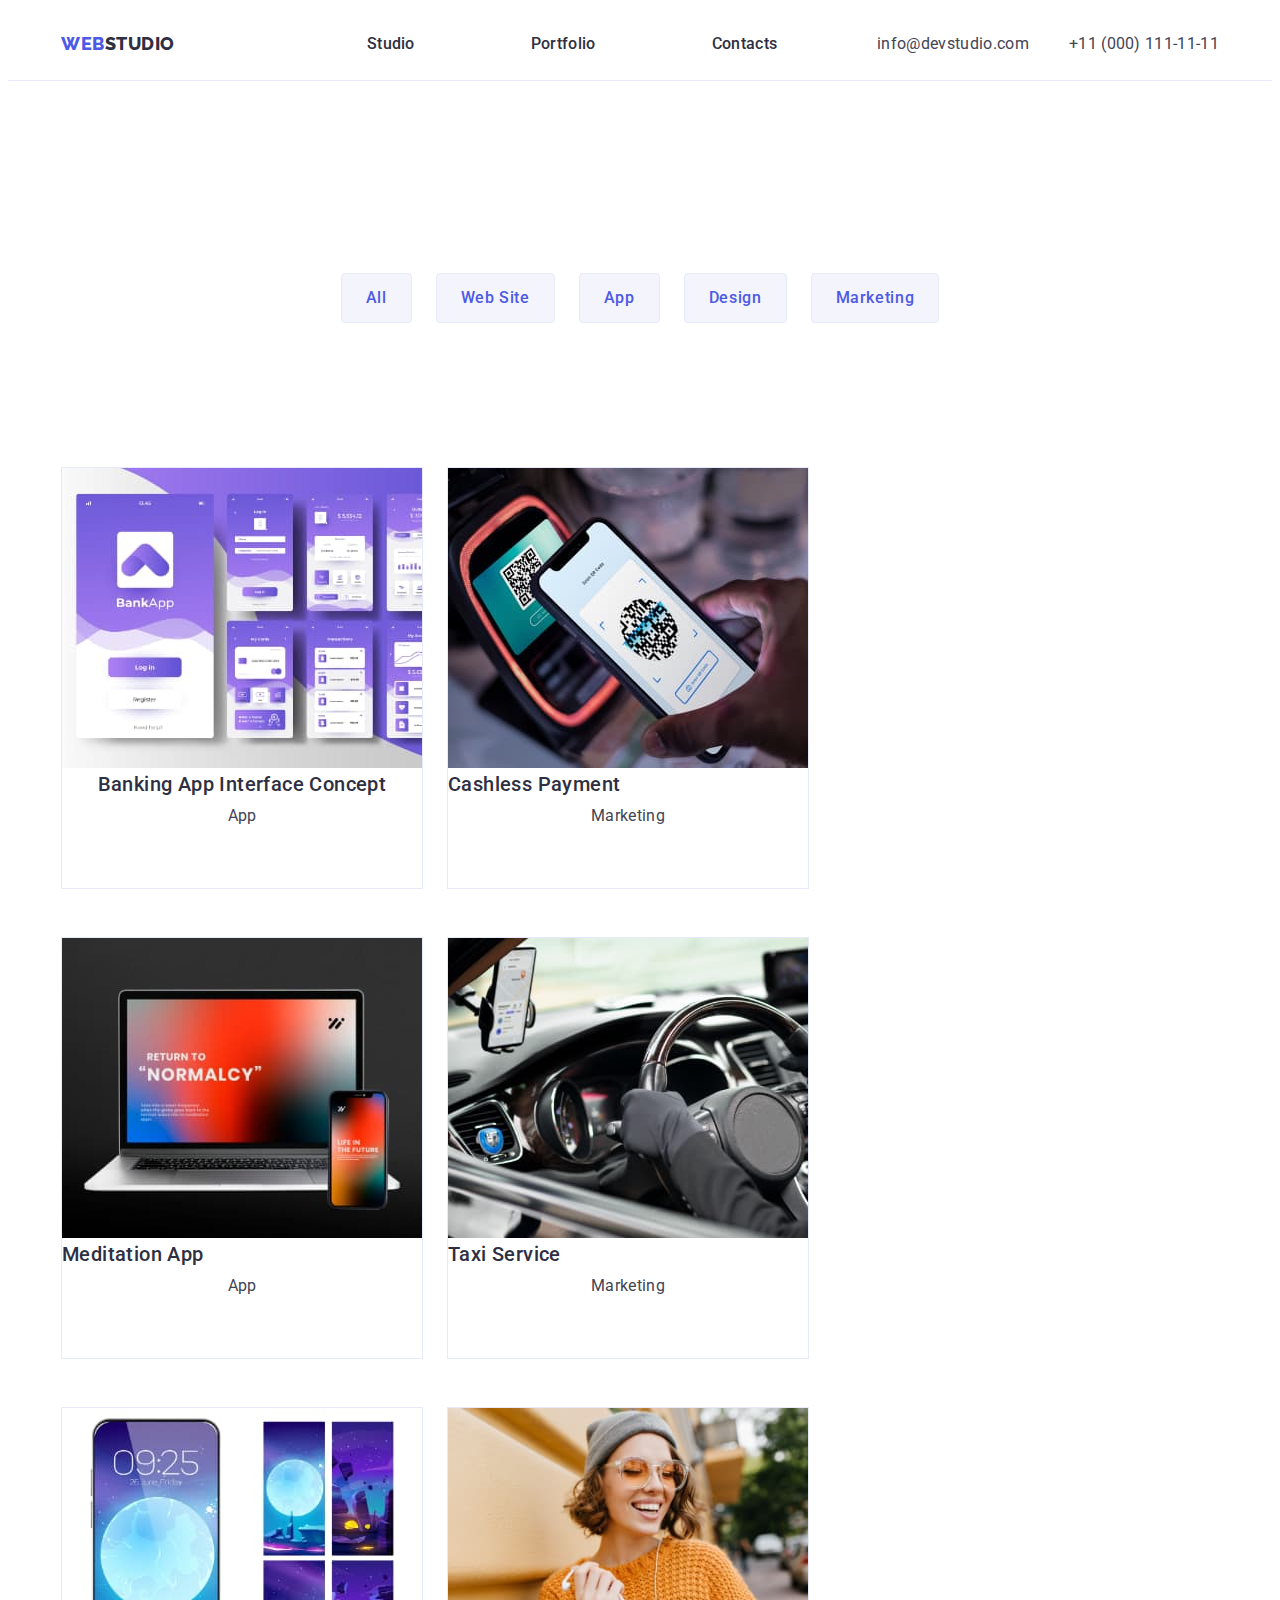
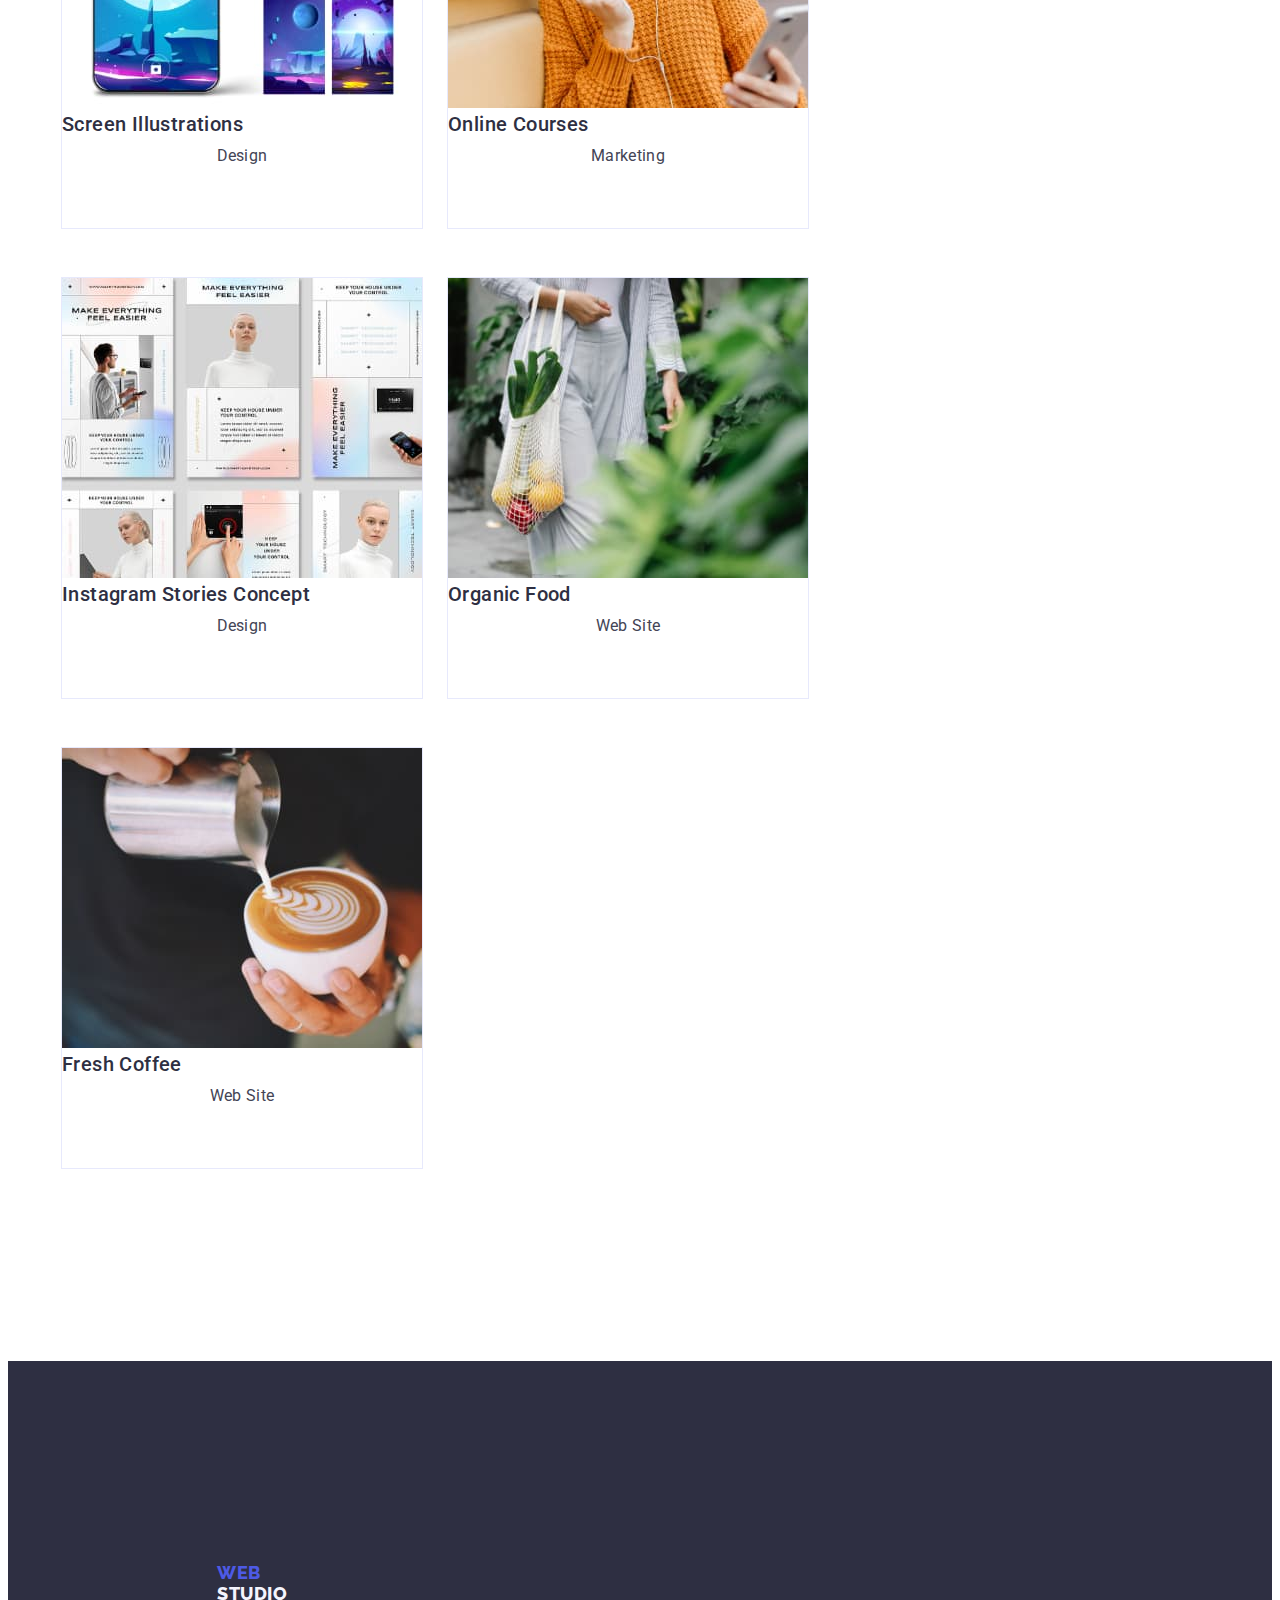
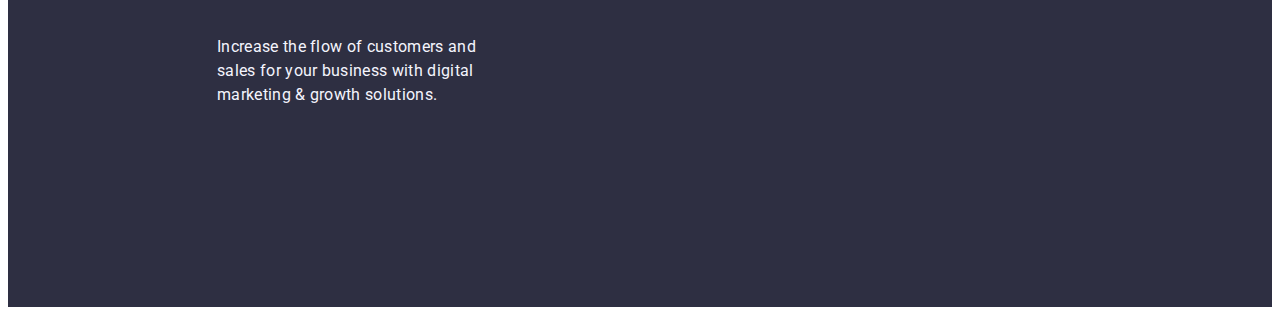
==== portfolio.html @ 121ecb81 "18" ====
<!DOCTYPE html>
<html lang="en">
<head>
    <meta charset="UTF-8">
    <meta name="viewport" content="width=device-width, initial-scale=1.0">
    <title>Portfolio</title>
    <link rel="preconnect" href="https://fonts.googleapis.com"> <link rel="preconnect" href="https://fonts.gstatic.com" crossorigin>

    <link href="https://fonts.googleapis.com/css2?family=Raleway:wght@800&family=Roboto:wght@400;500;700;900&display=swap" rel="stylesheet">
    
    <link rel="stylesheet" href="https://cdnjs.cloudflare.com/ajax/libs/modern-normalize/2.0.0/modern-normalize.min.css" integrity="sha512-4xo8blKMVCiXpTaLzQSLSw3KFOVPWhm/TRtuPVc4WG6kUgjH6J03IBuG7JZPkcWMxJ5huwaBpOpnwYElP/m6wg==" crossorigin="anonymous" referrerpolicy="no-referrer" />
    
    <link rel="stylesheet" href="./css/styles.css">
</head>

<body>
    <header class="header">
        <div class="container header-container"> 
        <nav class="header-nav">
            <a class="header-logo link" href="./index.html">Web<span class="header-logo-acssent">Studio</span></a>
            <ul class="header-menu list">
                <li class="header-menu-imet"><a class="header-menu-list link" href="./index.html">Studio</a></li>
                <li class="header-menu-imet"><a class="header-menu-list link" href="./portfolio.html">Portfolio</a></li>
                <li class="header-menu-imet"><a class="header-menu-list link" href="">Contacts</a></li>
            </ul>
        </nav>
        <address class="header-address">
            <ul class="header-address list">
                <li class="header-address-item"><a class="header-address-list link" href="mailto:info@devstudio.com">info@devstudio.com</a></li>
                <li class="header-address-item"><a class="header-address-list link" href="tel:+110001111111">+11 (000) 111-11-11</a></li>
            </ul>
        </address>
        </div>
    </header>

    <main>
        <section class="button">
            <div class="container">
            <h1 class=" menu-button visually-hidden">btn</h1>
            <ul class="button-list list">
                <li class="button-item"><button type="button" class="button-main">All</button></li>
                <li class="button-item"><button type="button" class="button-main">Web Site</button></li>
                <li class="button-item"><button type="button" class="button-main">App</button></li>
                <li class="button-item"><button type="button" class="button-main">Design</button></li>
                <li class="button-item"><button type="button" class="button-main">Marketing</button></li>
            </ul>
            <ul class="content-list list">
                <li class="content-item">
                <a href="" class="link">
                <img src="./images/banking-app-interface-concept.jpg"
                alt="banking-app-interface-concept"
                width="360"
                height="300" class="content-img"/>
            <div class="content-text">
            <h2 class="content-subtitle">Banking App Interface Concept</h2>
            <p class="content-text">App</p></a></div>
                </li>
                <li class="content-item">
                <a href="" class="link">
                    <img src="./images/cashless-payment.jpg"
                    alt="cashless-payment"
                    width="360"
                    height="300" class="content-img"/>
            <h2 class="content-subtitle">Cashless Payment</h2>
            <p class="content-text">Marketing</p></a>
                </li>
                <li class="content-item">
                <a href="" class="link">
                <img src="./images/meditation-app.jpg"
                alt="meditation-app"
                width="360"
                height="300" class="content-img"/>
            <h2 class="content-subtitle">Meditation App</h2>
            <p class="content-text">App</p></a>
                </li>
                <li class="content-item">
                <a href="" class="link">
                <img src="./images/taxi-service.jpg"
                alt="taxi-service"
                width="360"
                height="300" class="content-img"/>
            <h2 class="content-subtitle">Taxi Service</h2>
            <p class="content-text">Marketing</p></a>
                </li>
                <li class="content-item">
                <a href="" class="link">
                <img src="./images/screen-illustrations.jpg"
                alt="screen-illustrations"
                width="360"
                height="300" class="content-img"/>
            <h2 class="content-subtitle">Screen Illustrations</h2>
            <p class="content-text">Design</p></a>
                </li>
                <li class="content-item">
                <a href="" class="link">
                <img src="./images/online-courses.jpg"
                alt="online-courses"
                width="360"
                height="300" class="content-img"/>
            <h2 class="content-subtitle">Online Courses</h2>
            <p class="content-text">Marketing</p></a>
                </li>
                <li class="content-item">
                <a href="" class="link">
                <img src="./images/instagram-stories-concept.jpg"
                alt="instagram-stories-concept"
                width="360"
                height="300" class="content-img"/>
            <h2 class="content-subtitle">Instagram Stories Concept</h2>
            <p class="content-text">Design</p></a>
                </li>
                <li class="content-item">
                <a href="" class="link">
                <img src="./images/organic-food.jpg"
                alt="organic-food"
                width="360"
                height="300" class="content-img"/>
            <h2 class="content-subtitle">Organic Food</h2>
            <p class="content-text">Web Site</p></a>
                </li>
                <li class="content-item">
                <a href="" class="link">
                <img src="./images/fresh-coffee.jpg"
                alt="fresh-coffee"
                width="360"
                height="300" class="content-img"/>
            <h2 class="content-subtitle">Fresh Coffee</h2>
            <p class="content-text">Web Site</p></a>
                </li>
            </ul>
            </div>
        </div>
        </section>
    </main>

    <footer id="footer" class="footer">
        <div class="container footer-container">
        <div class="container-footer-logo">
        <a class="footer-logo link" href="./index.html">Web<span class="footer-logo-acssent">Studio</span></a>
        </div>
        <p class="footer-text">
        Increase the flow of customers and sales for your business with digital marketing & growth solutions.
        </p>
        </div>
    </footer>
    

    
</body>
</html>
---- css/styles.css ----
:root {
    --primary-white: #ffffff;
    --primary-brand-iris: #4D5AE5;
    --pressed-state-ocean: #404BBF;
    --navi-blue: #2E2F42;
    --green-color: #31D0AA;
    --slate-color: #434455;
    --cloud-color: #F4F4FD;
    --light-slate-color: #8e8f99;
    --cornflower-color: #e7e9fc;
    --dairy-color: #fcfcfc;
}

p, h1, h2, h3, h4, h5, h6 {
    margin-top: 0;
    margin-bottom: 0;
}
ul, ol {
    margin-top: 0;
    margin-bottom: 0;
    padding-left: 0;
}

.container { 
    max-width: 1158px;
    width: 100%;
    padding-left:  15px;
    padding-right:  15px;
    margin-left: auto;
    margin-right:  auto;
    margin: 0 auto;
    padding: 0 15px 
    }

.img {
    height: 100%;
    width: 100%;
    object-fit: cover;
    display: block;
}

body {
    font-family: "Roboto", sans-serif;
    color: var(--slate-color);
    background-color: var(--primary-white);
}
.visually-hidden {
    position: absolute;
    width: 1px;
    height: 1px;
    margin: -1px;
    border: 0;
    padding: 0;
    white-space: nowrap;
    clip-path: inset(100%);
    clip: rect(0 0 0 0);
    overflow: hidden;
    }

.link {
    text-decoration: none;
    font-style: normal;
}

.list {
    list-style-type: none;
    list-style: none;
    text-decoration: none;
}

/*!-------HEADER-------*/

.header {
    border-bottom: 1px solid var(--cornflower, #E7E9FC);
    background: var(--white, #FFF);
}

.header-container {
    display: flex;
    margin: 0 auto;
    align-items: center;
    justify-content: space-between;
    padding: 0 15px;
}

.header-logo {
    color: var(--primary-brand-iris);
    font-size: 18px;
    font-family: "Raleway", sans-serif;
    font-weight: 800;
    line-height: 1.17;
    letter-spacing: 0.03em;
    text-transform: uppercase;
    margin-right: 76px;
}

.header-logo-acssent {
    color:var(--navi-blue);
    font-size: 18px;
    font-family: Raleway, sans-serif;
    font-weight: 800;
    line-height: 1.17;
    letter-spacing: 0.03em;
    text-transform: uppercase;
}

.header-nav {
    display: flex;
    margin-left: auto 0;
    justify-content: space-between;
    align-items: center;
    gap: 40px;
    
}

.header-menu {
    display: flex;
    gap: 40px;
    align-items: center;
    text-align: left; 
    padding: 24px 0;
}

.header-menu-imet {
    color: var(--navi-blue);
    font-size: 16px;
    font-weight: 500;
    line-height: 1.5;
    letter-spacing: 0.02em;
    margin-left: 76px;
}
.header-menu-list {
    color: var(--navi-blue);
    gap: 40px;
}

.header-address-menu {
    font-style: normal;
}
.header-address {
    display: flex;
    align-items: center;
    gap: 40px;
}

.header-address-item { 
    color: var(--slate-color);
    line-height: 1.5;
    font-weight: 400;
    letter-spacing: 0.02em;
}

.header-address-list {
    color: var(--slate-color);
    padding: 24px 0;
    gap: 40px;

}
.header-menu-imet .link:hover {
    color: var(--pressed-state-ocean);
}
.header-menu-imet .link:focus {
    color: var(--pressed-state-ocean);
}
.header-address .link:hover {
    color: var(--pressed-state-ocean);
}
.header-address .link:focus {
    color: vpar(--pressed-state-ocean);
}

/*?-------HERO-------*/

.hero {
    background-color: var(--navi-blue);
    padding-bottom: 120px;
    padding: 188px 0;
    text-align: center;
}

.container-hero {
    width: 100%;
    
}

.hero-title {
    color: var(--primary-white);
    text-align: center;
    font-size: 56px;
    font-weight: 700;
    line-height: 1.07;
    letter-spacing: 0.02em;
    margin: auto 0;
    display: flex;
    max-width: 496px;

    
}


.hero-button {
    color: var(--primary-white);
    background-color: var(--primary-brand-iris);
    cursor: pointer;
    font-family: "Roboto", sans-serif;
    font-size: 16px;
    font-weight: 500;
    line-height: 1.5;
    letter-spacing: 0.04em;
    padding: 16px 32px;
    border-radius: 4px;
    border: none;
    display: block;
    margin: 0 auto;
    min-width: 169px;
}


.hero-button:hover,
.hero-button:focus {
    background-color: var(--pressed-state-ocean);
    
}

/**-------BENEFITS-------**/

.benefits {
    background-color: var(--primary-white);
    list-style-type: none;
    text-decoration: none;
    font-style: normal;
    padding: 120px 0;
}

.benefits-list {
    padding-left: 156px;
    padding-right: 156px;
    display: flex;
    gap: 24px;
}

.benefits-item {
    display: flex;
    flex-direction: column;
    align-items: flex-start;
    width: calc((100% - 72px) / 4);
    gap: 8px;
    line-height: 1.5;
    letter-spacing: 0.02em;
}

.benefits-subtitle {
    color: var(--navi-blue);
    font-size: 20px;
    font-weight: 500;
    line-height: 1.2;
    letter-spacing: 0.02em;
    margin-bottom: 8px;
}

.benefits-item-text {
    color: var(--slate-color);
    line-height: 1.5;
    letter-spacing: 0.02em;
}

/*!-----DOING-----*/

.doing {
    padding-bottom: 120px;
}

.doing-container {
    padding-top: 120px;
}

.doing-subtitle {
    color: var(--navi-blue);
    font-size: 36px;
    text-align: center;
    font-weight: 700;
    line-height: 1.11;
    letter-spacing: 0.02;
    text-transform: capitalize;
    margin-bottom: 72px;
}

.doing-list {
    display: flex;
    align-items: center;
    gap: 24px;
    justify-content: center;
}

.doing-item {
    width: calc((100% - 48px) / 3); 
}

.doing-img {
}

/*?-----TEAM-----*/

.team { 
    background-color: var(--cloud-color);
    padding: 120px 0;
}
.team-container {
}

.team-title {
    color:var(--navi-blue);
    font-size: 36px;
    line-height: 1.11;
    text-align: center;
    font-weight: 700;
    letter-spacing: 0.02em;
    text-transform: capitalize;
    padding-top: 120px;
    margin-bottom: 72px;
}

.title-list .list {
    background-color: var(--primary-white);
}

.title-list {
    display: flex;
    gap: 24px;
    justify-content: center;
    padding-bottom: 120px;
    flex-wrap: wrap;
}

.team-item {
    background-color: var(--primary-white);
    width: calc((100% - 72px) / 4);
    border-radius: 0px 0px 4px 4px;

}
.subtitle-name {
    padding: 32px 16px;

}

.team-subtitle {
    color: var(--navi-blue);
    font-size: 20px;
    font-weight: 500;
    line-height: 1.2;
    letter-spacing: 0.02em;
    padding-top: 32px;
    margin: 0 auto;
    text-align: center;
    margin-bottom: 8px;
}

.team-subtitle-text {
    color: var(--slate-color);
    line-height: 1.5;
    text-align: center;
    letter-spacing: 0.02em;
    padding-bottom: 32px;
    justify-content: center;
    margin: 0 auto;
    text-align: center;
}

/**----FOOTER----**/

.footer {
    background-color: #2E2F42;
    padding: 100px 0
}

.footer-container{
}

.container .footer-logo {
    display: flex;
    width: 71px;
    height: 21px;
    padding-top: 101px;
    padding-bottom: 18px;
    margin-left: 156px;
    display: inline-block;
}

.footer-logo {
    color: var(--primary-brand-iris);
    font-size: 18px;
    font-family: "Raleway", sans-serif;
    font-weight: 800;
    line-height: 1.17;
    letter-spacing: 0.03em;
    text-transform: uppercase;
    display: inline-block;
    margin-bottom: 16px; 
}

.footer-logo-acssent {
    color:var(--cloud-color);
    font-size: 18px;
    font-family: "Raleway",sans-serif;
    font-weight: 800;
    line-height: 1.11;
    letter-spacing: 0.03em;
    text-transform: uppercase;
    display: inline-block;
    margin-bottom: 16px; 
}

.footer-text {
    color:var(--cloud-color);
    line-height: 24px;
    letter-spacing: 0.02em;
    width: 264px;
    display: flex;
    flex-direction: column;
    padding-bottom: 100px;
    margin-left: 156px;
    padding-top: 18px;
}

/**-----PORTFOLIO-----**/

/**Menu button**/

.button {
    padding-top: 96px;
    padding-bottom: 120px;
}

.button-list {
    display: flex;
    flex-wrap: wrap;
    padding-top: 96px;
    justify-content: center; 
    gap: 24px; 
    margin-bottom: 72px;
}

.button-main {
    color: var(--primary-brand-iris);
    background-color: var(--cloud-color);
    font-size: 16px;
    text-align: center;
    font-family: "Roboto", sans-serif;
    font-weight: 500;
    line-height: 1.5;
    letter-spacing: 0.04em;
    cursor: pointer;
    align-items: center;
    border-radius: 4px;
    display: flex;
    gap: 24px;
    margin: 0 auto;
    padding: 12px 24px;
    justify-content: center; 
    margin-bottom: 72px;
    border-radius: 4px;
    border: 1px solid var(--cornflower, #E7E9FC);
    background: var(--cloud, #F4F4FD);
}


.button-main:focus {
    color: var(--primary-white);
    background-color: var(--pressed-state-ocean);
}


.button-main:hover {
    color: var(--primary-white);
    background-color: var(--pressed-state-ocean);

    
}
/*!-----content-----*/

.content-list {
    list-style: none;
    text-decoration: none;
    align-items: flex-start;
    align-content: start;
    flex-wrap: wrap;
    width: 1128px;
    margin-bottom: 72px;
    display: flex;
    column-gap: 24px;
    row-gap: 48px;
    background: #FFF;
}

.content-item {
    text-decoration: none;
    justify-content: center; 
    width: calc((100% - 48px) / 3); 
    width: 360px;
    height: 420px;
    padding-bottom: 0px;
    flex-direction: column;
    align-items: flex-start;
    gap: 32px;
    flex-shrink: 0;
    border: 1px solid var(--cornflower, #E7E9FC);
    background: var(--white, #FFF);
}


.content-subtitle {
    color: var(--navi-blue);
    font-size: 20px;
    font-weight: 500;
    line-height: 1.2;
    letter-spacing: 0.02em;
    margin-bottom: 8px;
}
.content-text {
    color: var(--slate-color);
    line-height: 1.5;
    letter-spacing: 0.02em;
    text-align: center;
    margin-bottom: 32px;
}

.port-bord {
    width: 360px;
    border: 1px solid var(--cornflower-color);
    background-color: var(--white, #FFF);
}
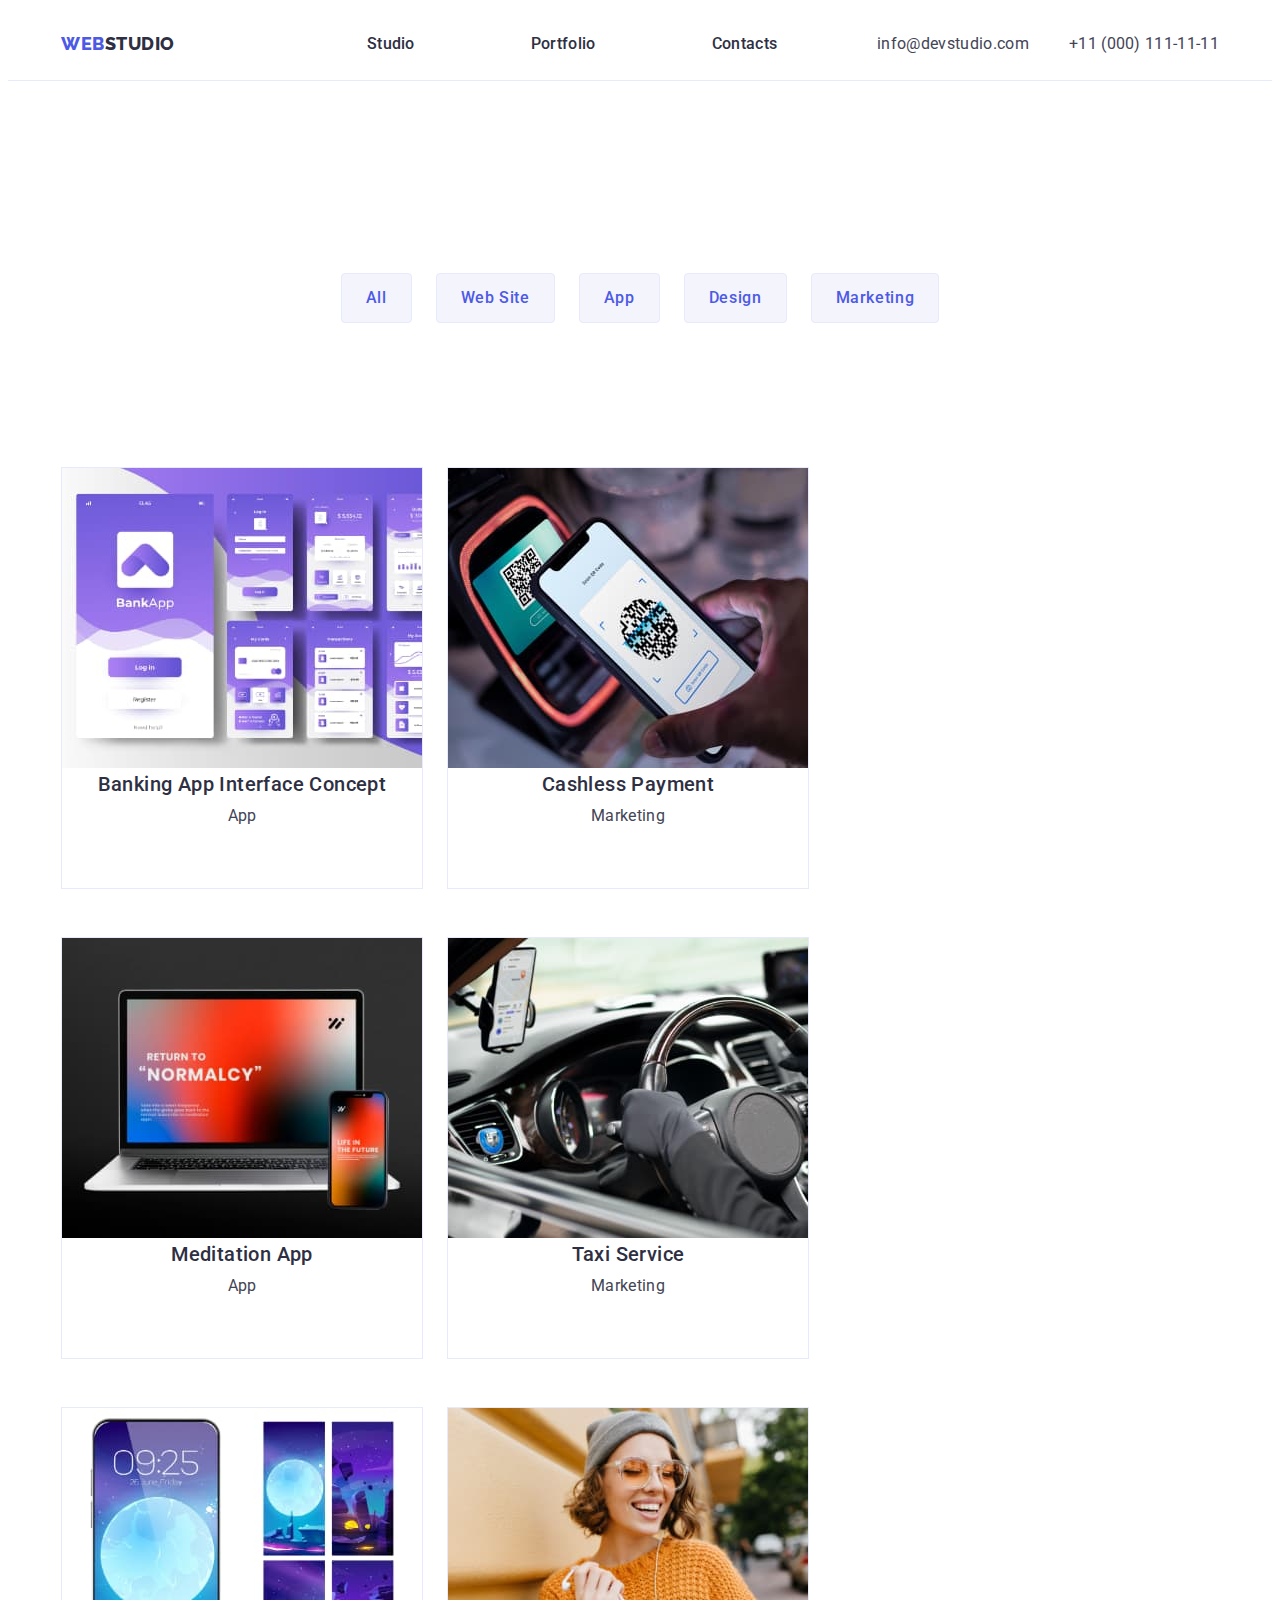
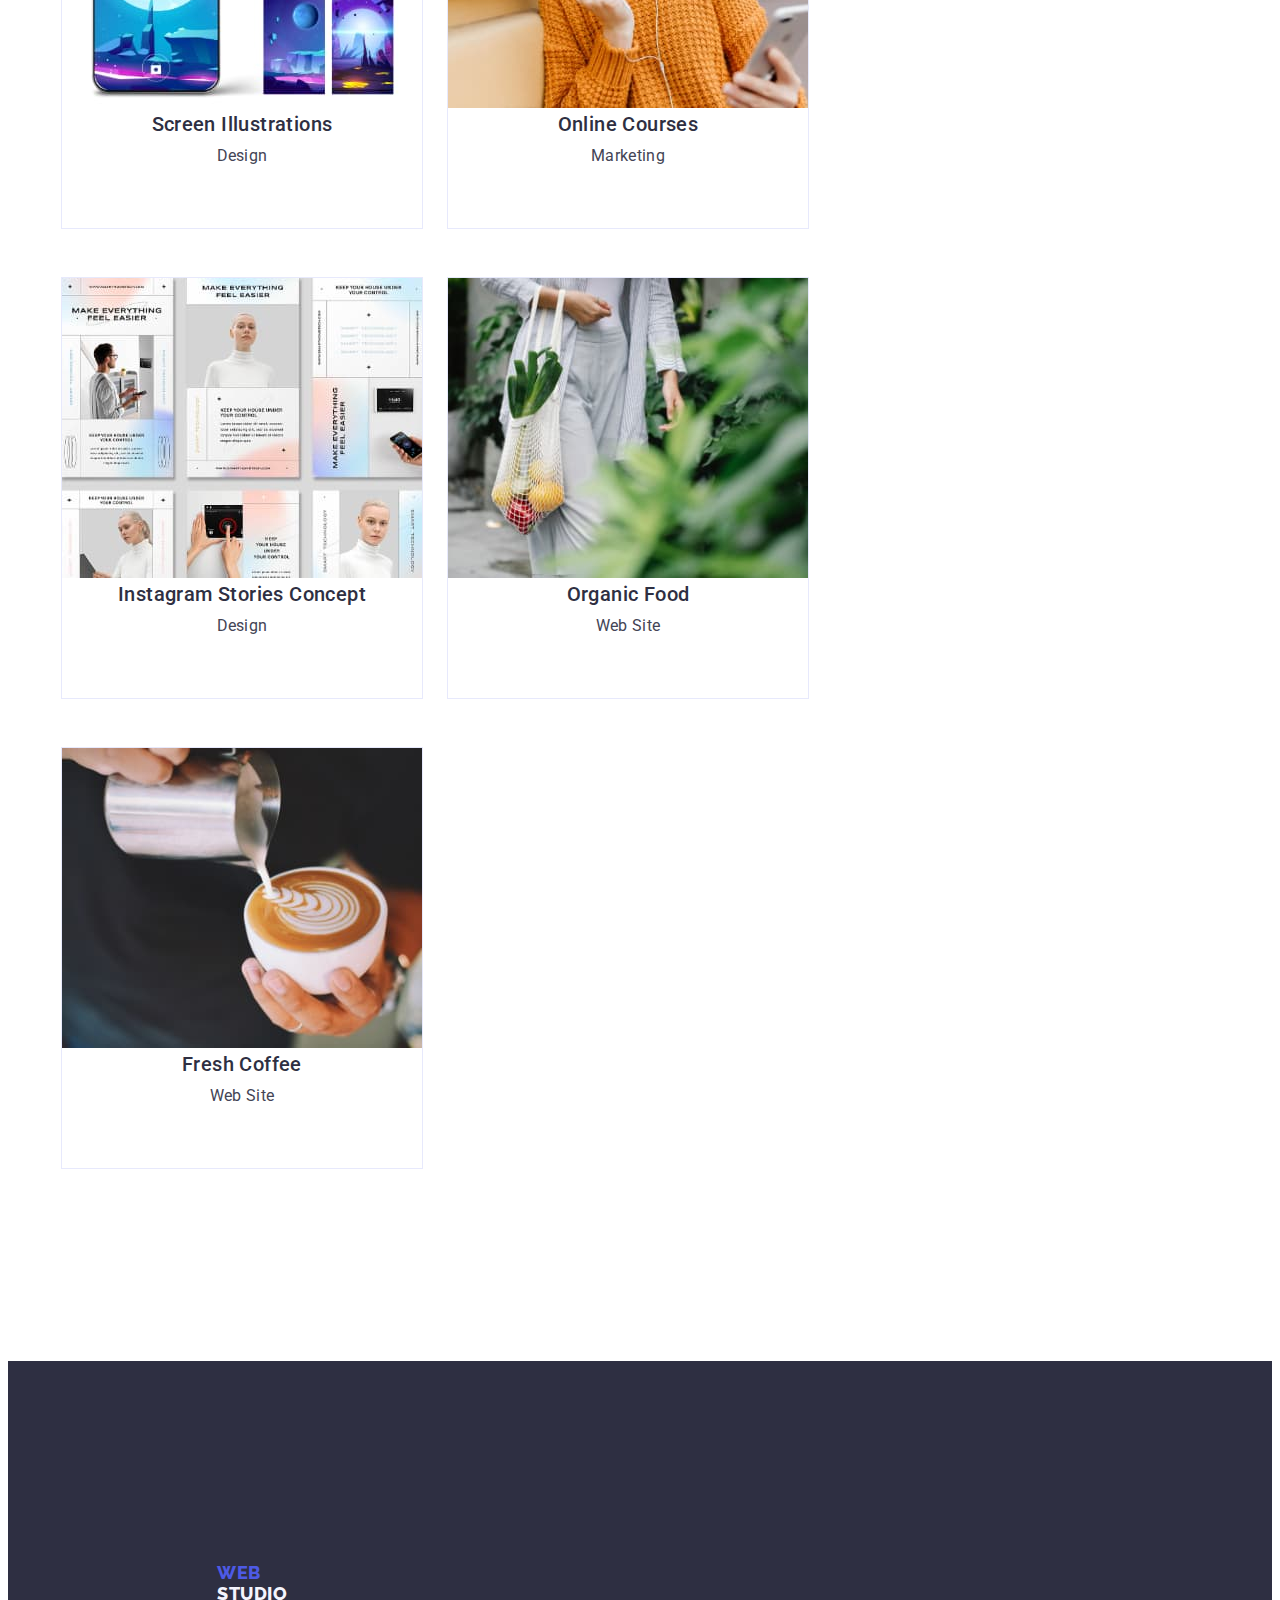
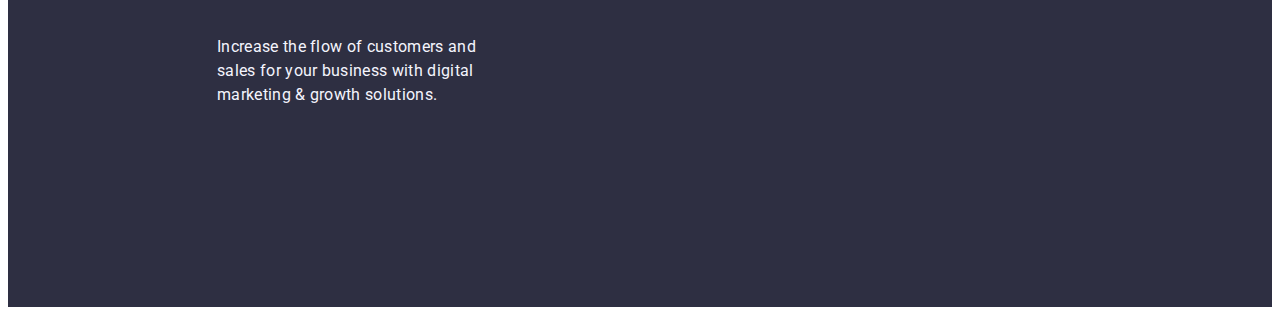
==== commit 3daa4e8f: "Update portfolio.html" ====
--- a/portfolio.html
+++ b/portfolio.html
@@ -53,16 +53,21 @@
                 height="300" class="content-img"/>
             <div class="content-text">
             <h2 class="content-subtitle">Banking App Interface Concept</h2>
-            <p class="content-text">App</p></a></div>
+            <p class="content-text">App</p>
+        </div>
+        </a>
                 </li>
                 <li class="content-item">
                 <a href="" class="link">
-                    <img src="./images/cashless-payment.jpg"
+                <img src="./images/cashless-payment.jpg"
                     alt="cashless-payment"
                     width="360"
                     height="300" class="content-img"/>
+            <div class="content-text">
             <h2 class="content-subtitle">Cashless Payment</h2>
-            <p class="content-text">Marketing</p></a>
+            <p class="content-text">Marketing</p>
+        </div>
+    </a>
                 </li>
                 <li class="content-item">
                 <a href="" class="link">
@@ -70,8 +75,11 @@
                 alt="meditation-app"
                 width="360"
                 height="300" class="content-img"/>
+                <div class="content-text">
             <h2 class="content-subtitle">Meditation App</h2>
-            <p class="content-text">App</p></a>
+            <p class="content-text">App</p>
+        </div>
+    </a>
                 </li>
                 <li class="content-item">
                 <a href="" class="link">
@@ -79,8 +87,11 @@
                 alt="taxi-service"
                 width="360"
                 height="300" class="content-img"/>
+                <div class="content-text">
             <h2 class="content-subtitle">Taxi Service</h2>
-            <p class="content-text">Marketing</p></a>
+            <p class="content-text">Marketing</p>
+        </div>
+    </a>
                 </li>
                 <li class="content-item">
                 <a href="" class="link">
@@ -88,8 +99,11 @@
                 alt="screen-illustrations"
                 width="360"
                 height="300" class="content-img"/>
+                <div class="content-text">
             <h2 class="content-subtitle">Screen Illustrations</h2>
-            <p class="content-text">Design</p></a>
+            <p class="content-text">Design</p>
+        </div>
+    </a>
                 </li>
                 <li class="content-item">
                 <a href="" class="link">
@@ -97,8 +111,11 @@
                 alt="online-courses"
                 width="360"
                 height="300" class="content-img"/>
+                <div class="content-text">
             <h2 class="content-subtitle">Online Courses</h2>
-            <p class="content-text">Marketing</p></a>
+            <p class="content-text">Marketing</p>
+        </div>
+    </a>
                 </li>
                 <li class="content-item">
                 <a href="" class="link">
@@ -106,8 +123,11 @@
                 alt="instagram-stories-concept"
                 width="360"
                 height="300" class="content-img"/>
+                <div class="content-text">
             <h2 class="content-subtitle">Instagram Stories Concept</h2>
-            <p class="content-text">Design</p></a>
+            <p class="content-text">Design</p>
+        </div>
+    </a>
                 </li>
                 <li class="content-item">
                 <a href="" class="link">
@@ -115,8 +135,11 @@
                 alt="organic-food"
                 width="360"
                 height="300" class="content-img"/>
+                <div class="content-text">
             <h2 class="content-subtitle">Organic Food</h2>
-            <p class="content-text">Web Site</p></a>
+            <p class="content-text">Web Site</p>
+        </div>
+    </a>
                 </li>
                 <li class="content-item">
                 <a href="" class="link">
@@ -124,12 +147,14 @@
                 alt="fresh-coffee"
                 width="360"
                 height="300" class="content-img"/>
+                <div class="content-text">
             <h2 class="content-subtitle">Fresh Coffee</h2>
-            <p class="content-text">Web Site</p></a>
+            <p class="content-text">Web Site</p>
+        </div>
+    </a>
                 </li>
             </ul>
             </div>
-        </div>
         </section>
     </main>
 
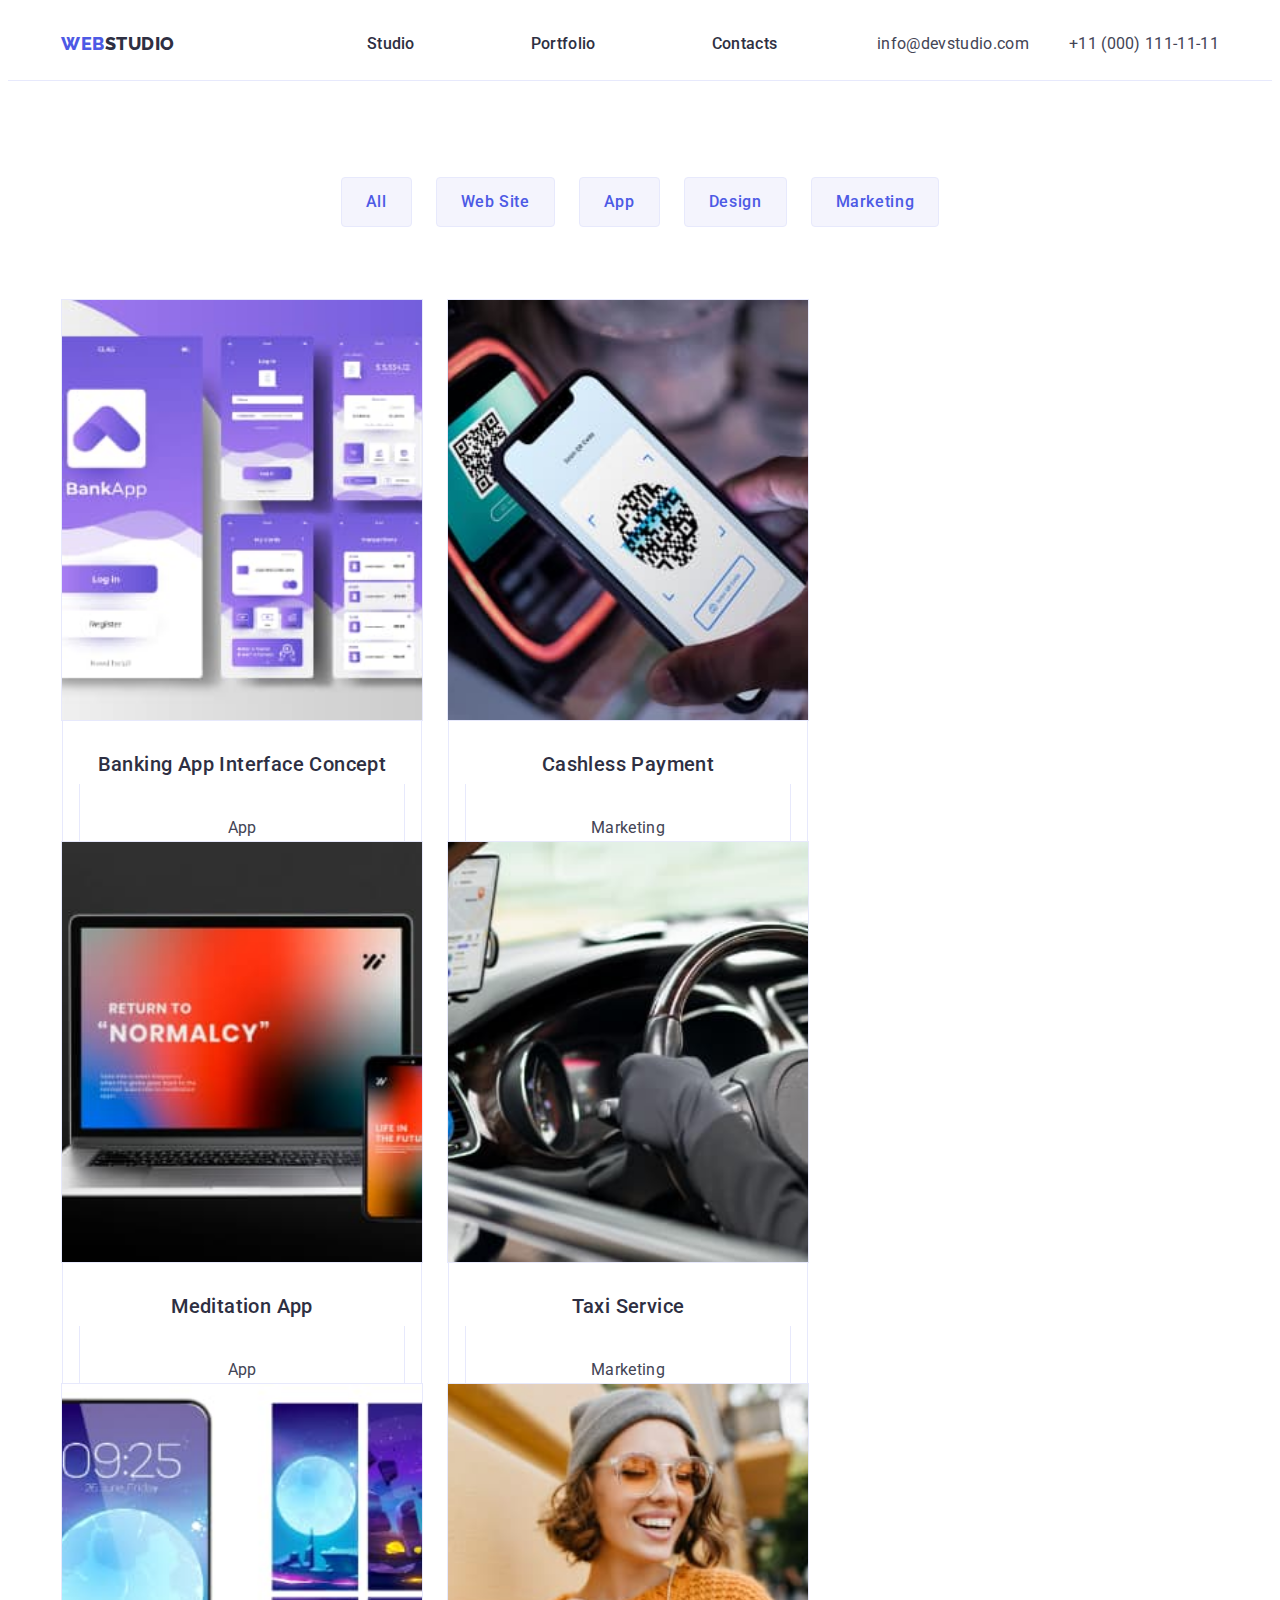
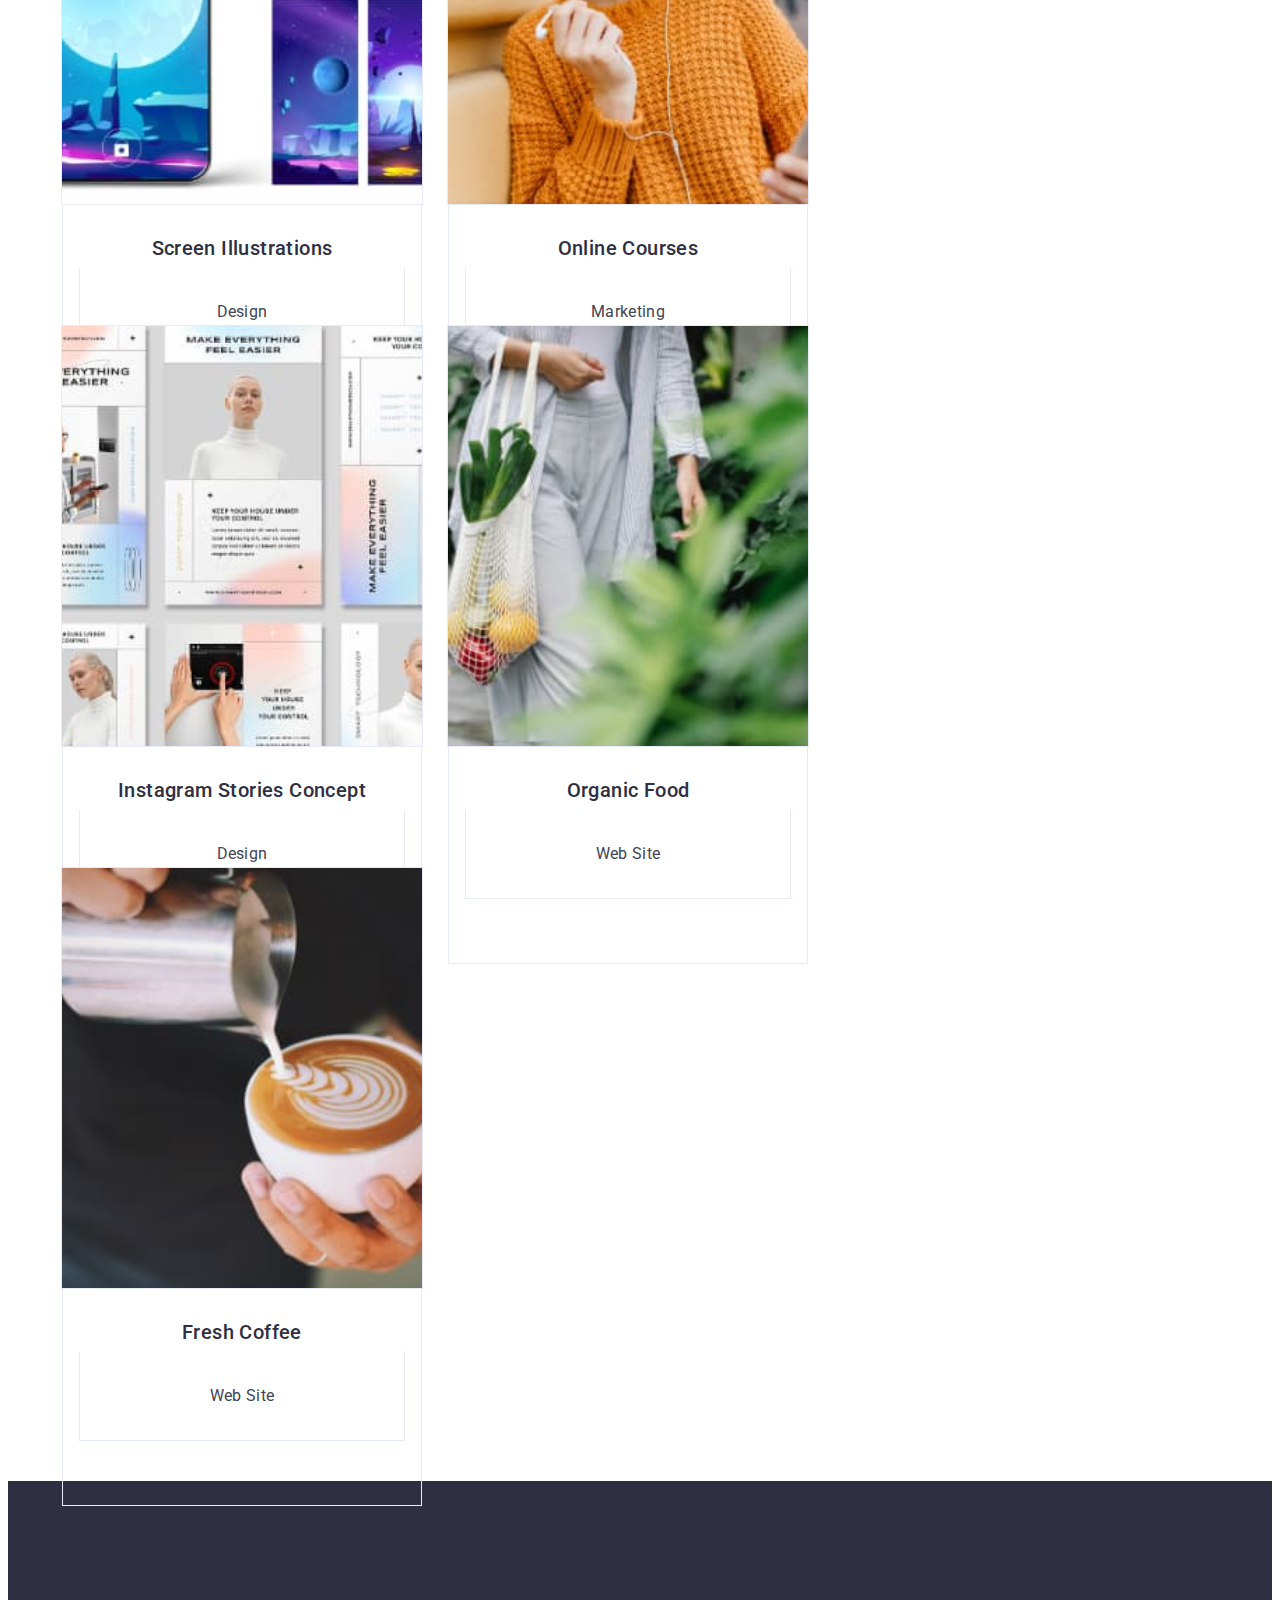
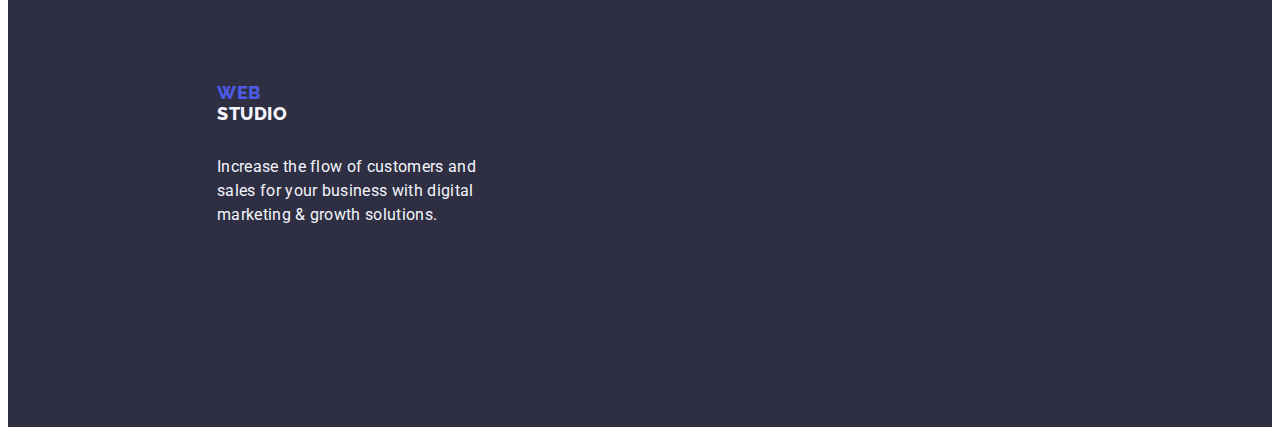
==== commit ad9324f8: "15" ====
--- a/portfolio.html
+++ b/portfolio.html
@@ -46,7 +46,7 @@
             </ul>
             <ul class="content-list list">
                 <li class="content-item">
-                <a href="" class="link">
+                <a href="portfolio-img" class="link">
                 <img src="./images/banking-app-interface-concept.jpg"
                 alt="banking-app-interface-concept"
                 width="360"
--- a/css/styles.css
+++ b/css/styles.css
@@ -32,7 +32,7 @@
     padding: 0 15px 
     }
 
-.img {
+img {
     height: 100%;
     width: 100%;
     object-fit: cover;
@@ -110,6 +110,7 @@
     justify-content: space-between;
     align-items: center;
     gap: 40px;
+    padding: 24px 0;
     
 }
 
@@ -118,7 +119,6 @@
     gap: 40px;
     align-items: center;
     text-align: left; 
-    padding: 24px 0;
 }
 
 .header-menu-imet {
@@ -152,7 +152,6 @@
 
 .header-address-list {
     color: var(--slate-color);
-    padding: 24px 0;
     gap: 40px;
 
 }
@@ -434,10 +433,8 @@
 .button-list {
     display: flex;
     flex-wrap: wrap;
-    padding-top: 96px;
     justify-content: center; 
     gap: 24px; 
-    margin-bottom: 72px;
 }
 
 .button-main {
@@ -467,12 +464,14 @@
 .button-main:focus {
     color: var(--primary-white);
     background-color: var(--pressed-state-ocean);
+    border: 1px solid transparent;
 }
 
 
 .button-main:hover {
     color: var(--primary-white);
     background-color: var(--pressed-state-ocean);
+    border: 1px solid transparent;
 
     
 }
@@ -485,15 +484,18 @@
     align-content: start;
     flex-wrap: wrap;
     width: 1128px;
-    margin-bottom: 72px;
     display: flex;
     column-gap: 24px;
     row-gap: 48px;
     background: #FFF;
 }
+.portfolio-img {
+    padding: 24px 0;
+}
 
 .content-item {
     text-decoration: none;
+    margin-bottom: 72px;
     justify-content: center; 
     width: calc((100% - 48px) / 3); 
     width: 360px;
@@ -516,6 +518,7 @@
     letter-spacing: 0.02em;
     margin-bottom: 8px;
 }
+
 .content-text {
     color: var(--slate-color);
     line-height: 1.5;
@@ -524,8 +527,8 @@
     margin-bottom: 32px;
 }
 
-.port-bord {
-    width: 360px;
-    border: 1px solid var(--cornflower-color);
-    background-color: var(--white, #FFF);
+.content-text {
+    padding: 32px 16px;
+    border: 1px solid #e7e9fc;
+    border-top: none; 
 }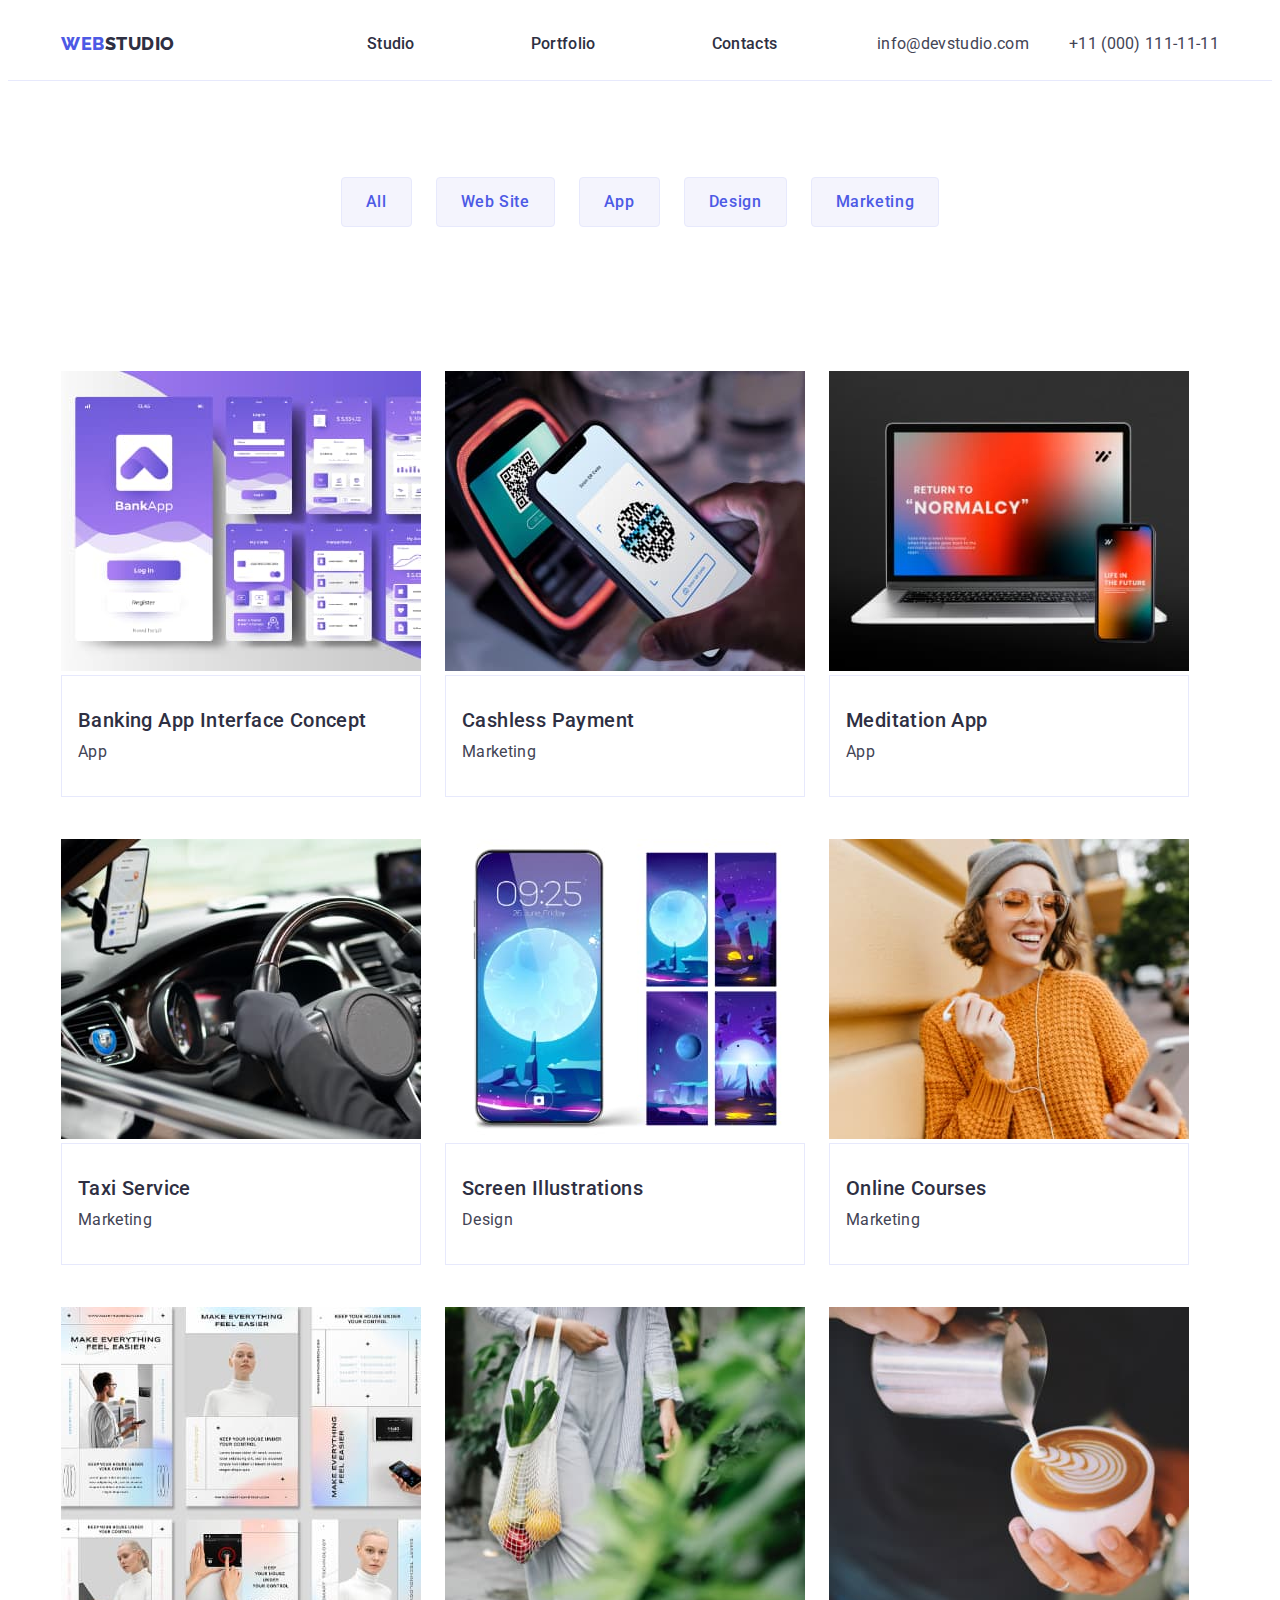
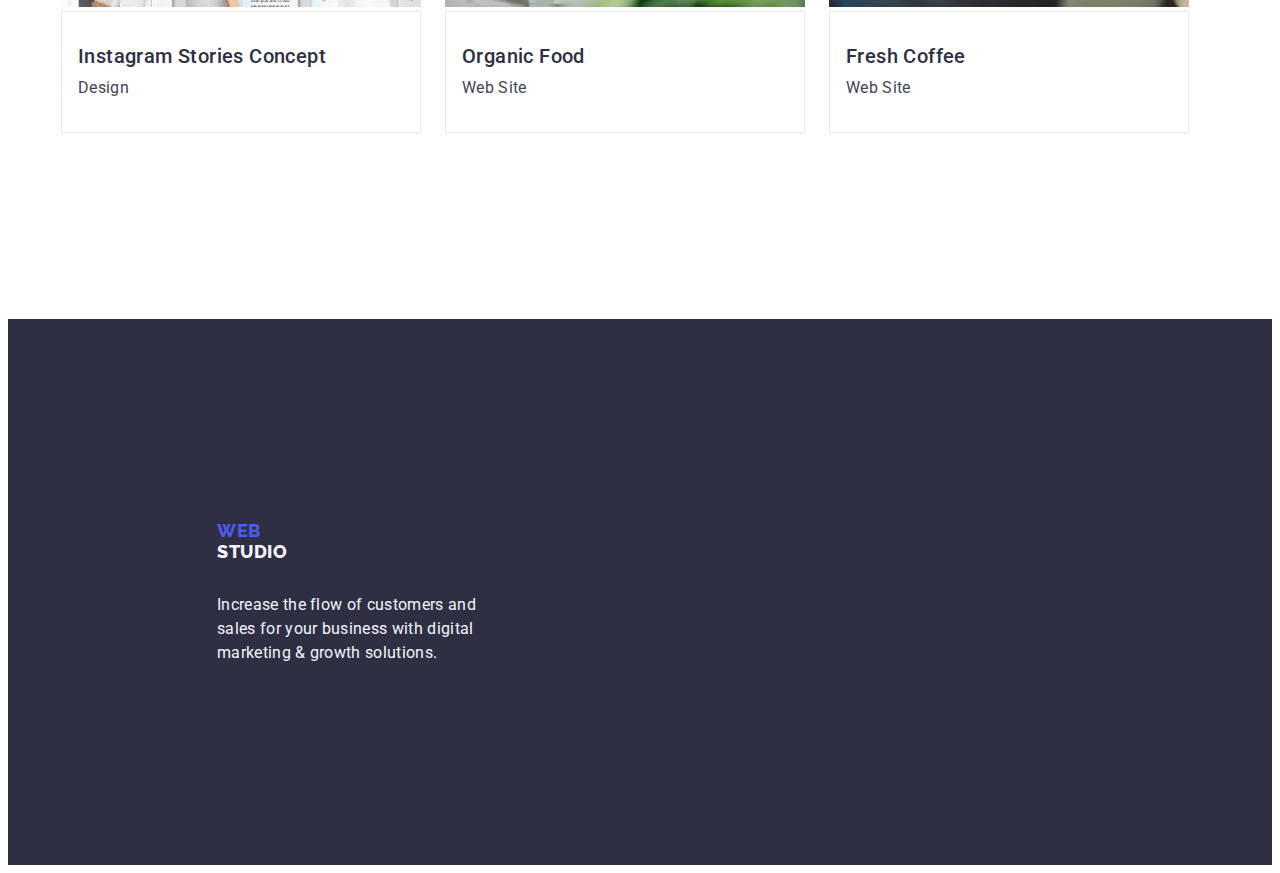
==== commit 3a06402c: "22" ====
--- a/portfolio.html
+++ b/portfolio.html
@@ -51,7 +51,7 @@
                 alt="banking-app-interface-concept"
                 width="360"
                 height="300" class="content-img"/>
-            <div class="content-text">
+            <div class="content-text-bort">
             <h2 class="content-subtitle">Banking App Interface Concept</h2>
             <p class="content-text">App</p>
         </div>
@@ -63,7 +63,7 @@
                     alt="cashless-payment"
                     width="360"
                     height="300" class="content-img"/>
-            <div class="content-text">
+            <div class="content-text-bort">
             <h2 class="content-subtitle">Cashless Payment</h2>
             <p class="content-text">Marketing</p>
         </div>
@@ -75,7 +75,7 @@
                 alt="meditation-app"
                 width="360"
                 height="300" class="content-img"/>
-                <div class="content-text">
+                <div class="content-text-bort">
             <h2 class="content-subtitle">Meditation App</h2>
             <p class="content-text">App</p>
         </div>
@@ -87,7 +87,7 @@
                 alt="taxi-service"
                 width="360"
                 height="300" class="content-img"/>
-                <div class="content-text">
+                <div class="content-text-bort">
             <h2 class="content-subtitle">Taxi Service</h2>
             <p class="content-text">Marketing</p>
         </div>
@@ -99,7 +99,7 @@
                 alt="screen-illustrations"
                 width="360"
                 height="300" class="content-img"/>
-                <div class="content-text">
+                <div class="content-text-bort">
             <h2 class="content-subtitle">Screen Illustrations</h2>
             <p class="content-text">Design</p>
         </div>
@@ -111,7 +111,7 @@
                 alt="online-courses"
                 width="360"
                 height="300" class="content-img"/>
-                <div class="content-text">
+                <div class="content-text-bort">
             <h2 class="content-subtitle">Online Courses</h2>
             <p class="content-text">Marketing</p>
         </div>
@@ -123,7 +123,7 @@
                 alt="instagram-stories-concept"
                 width="360"
                 height="300" class="content-img"/>
-                <div class="content-text">
+                <div class="content-text-bort">
             <h2 class="content-subtitle">Instagram Stories Concept</h2>
             <p class="content-text">Design</p>
         </div>
@@ -135,7 +135,7 @@
                 alt="organic-food"
                 width="360"
                 height="300" class="content-img"/>
-                <div class="content-text">
+                <div class="content-text-bort">
             <h2 class="content-subtitle">Organic Food</h2>
             <p class="content-text">Web Site</p>
         </div>
@@ -147,7 +147,7 @@
                 alt="fresh-coffee"
                 width="360"
                 height="300" class="content-img"/>
-                <div class="content-text">
+                <div class="content-text-bort">
             <h2 class="content-subtitle">Fresh Coffee</h2>
             <p class="content-text">Web Site</p>
         </div>
--- a/css/styles.css
+++ b/css/styles.css
@@ -32,7 +32,7 @@
     padding: 0 15px 
     }
 
-img {
+.img {
     height: 100%;
     width: 100%;
     object-fit: cover;
@@ -111,14 +111,13 @@
     align-items: center;
     gap: 40px;
     padding: 24px 0;
-    
 }
 
 .header-menu {
     display: flex;
     gap: 40px;
     align-items: center;
-    text-align: left; 
+    text-align: left;
 }
 
 .header-menu-imet {
@@ -132,6 +131,7 @@
 .header-menu-list {
     color: var(--navi-blue);
     gap: 40px;
+    padding: 24px 0;
 }
 
 .header-address-menu {
@@ -173,8 +173,9 @@
 .hero {
     background-color: var(--navi-blue);
     padding-bottom: 120px;
-    padding: 188px 0;
-    text-align: center;
+    width: 100%;
+    text-align: center;
+    padding: 188px 0 188px;
 }
 
 .container-hero {
@@ -192,8 +193,7 @@
     margin: auto 0;
     display: flex;
     max-width: 496px;
-
-    
+    margin-bottom: 48px;
 }
 
 
@@ -218,7 +218,7 @@
 .hero-button:hover,
 .hero-button:focus {
     background-color: var(--pressed-state-ocean);
-    
+
 }
 
 /**-------BENEFITS-------**/
@@ -242,7 +242,7 @@
     display: flex;
     flex-direction: column;
     align-items: flex-start;
-    width: calc((100% - 72px) / 4);
+    flex-basis: calc((100% - 72px) / 4);;
     gap: 8px;
     line-height: 1.5;
     letter-spacing: 0.02em;
@@ -435,6 +435,7 @@
     flex-wrap: wrap;
     justify-content: center; 
     gap: 24px; 
+    margin-bottom: 72px;
 }
 
 .button-main {
@@ -487,7 +488,9 @@
     display: flex;
     column-gap: 24px;
     row-gap: 48px;
+    margin-bottom: 72px;
     background: #FFF;
+
 }
 .portfolio-img {
     padding: 24px 0;
@@ -495,7 +498,6 @@
 
 .content-item {
     text-decoration: none;
-    margin-bottom: 72px;
     justify-content: center; 
     width: calc((100% - 48px) / 3); 
     width: 360px;
@@ -503,9 +505,7 @@
     padding-bottom: 0px;
     flex-direction: column;
     align-items: flex-start;
-    gap: 32px;
     flex-shrink: 0;
-    border: 1px solid var(--cornflower, #E7E9FC);
     background: var(--white, #FFF);
 }
 
@@ -523,12 +523,10 @@
     color: var(--slate-color);
     line-height: 1.5;
     letter-spacing: 0.02em;
-    text-align: center;
-    margin-bottom: 32px;
-}
-
-.content-text {
+}
+
+.content-text-bort { 
     padding: 32px 16px;
+    border-top: none; 
     border: 1px solid #e7e9fc;
-    border-top: none; 
 }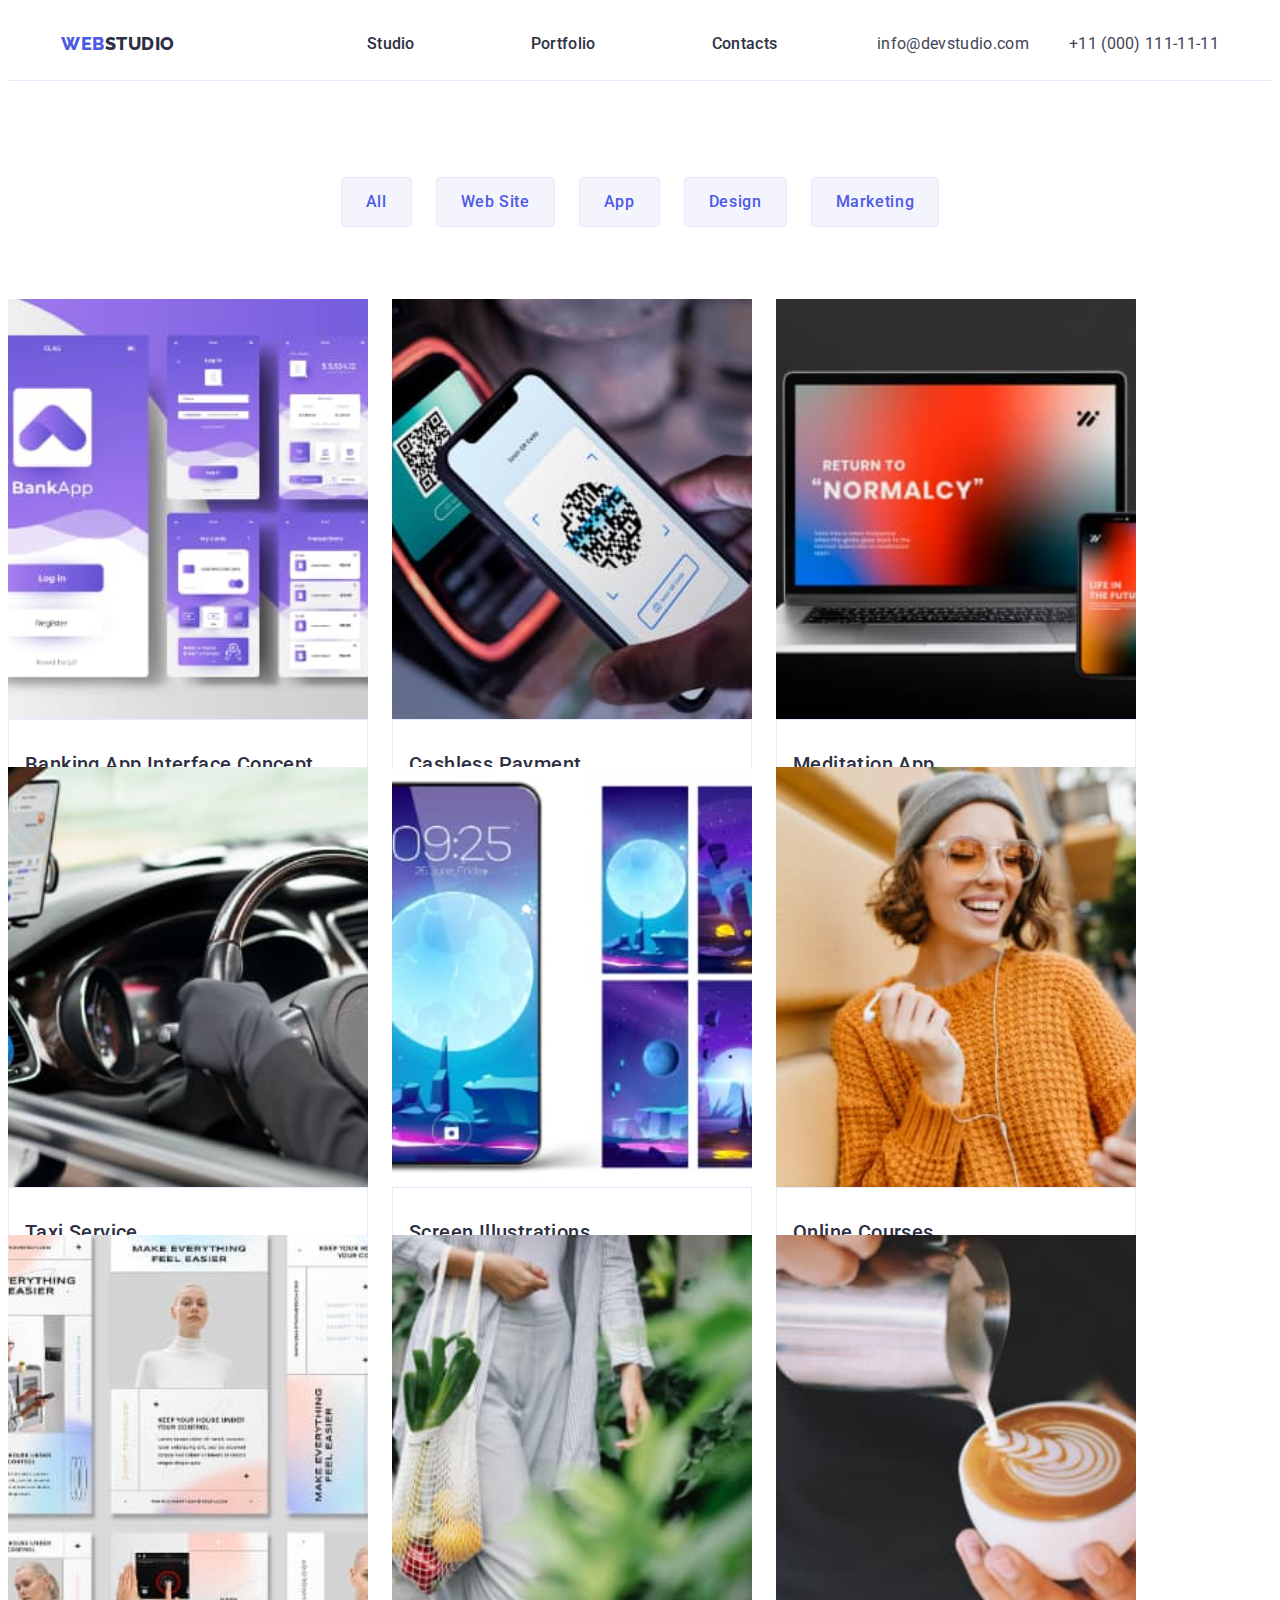
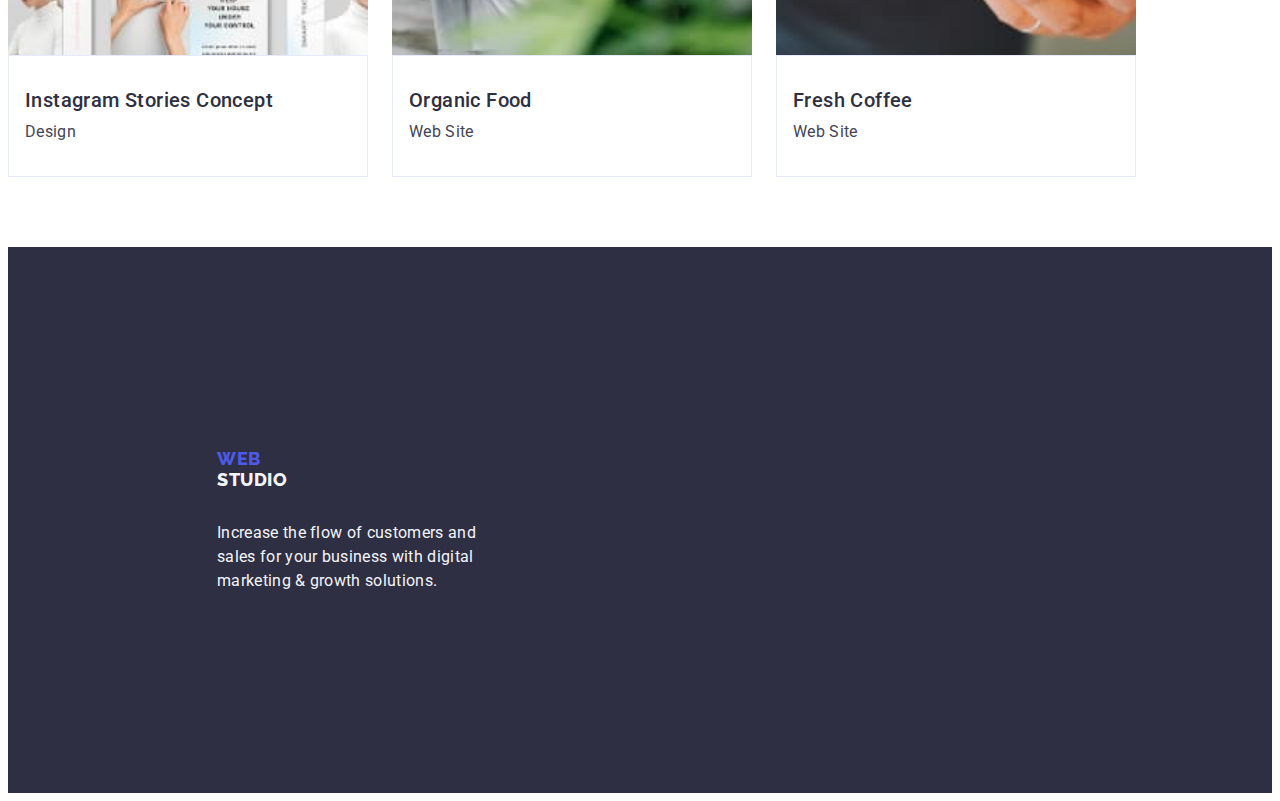
==== commit 91b01e24: "23" ====
--- a/portfolio.html
+++ b/portfolio.html
@@ -35,7 +35,7 @@
 
     <main>
         <section class="button">
-            <div class="container">
+            <div class="container-button">
             <h1 class=" menu-button visually-hidden">btn</h1>
             <ul class="button-list list">
                 <li class="button-item"><button type="button" class="button-main">All</button></li>
--- a/css/styles.css
+++ b/css/styles.css
@@ -21,6 +21,13 @@
     padding-left: 0;
 }
 
+img {
+    height: 100%;
+    width: 100%;
+    object-fit: cover;
+    display: block;
+}
+
 .container { 
     max-width: 1158px;
     width: 100%;
@@ -32,12 +39,6 @@
     padding: 0 15px 
     }
 
-.img {
-    height: 100%;
-    width: 100%;
-    object-fit: cover;
-    display: block;
-}
 
 body {
     font-family: "Roboto", sans-serif;
@@ -430,12 +431,15 @@
     padding-bottom: 120px;
 }
 
+.container-button {
+    margin-bottom: 72px;
+}
+
 .button-list {
     display: flex;
     flex-wrap: wrap;
     justify-content: center; 
     gap: 24px; 
-    margin-bottom: 72px;
 }
 
 .button-main {
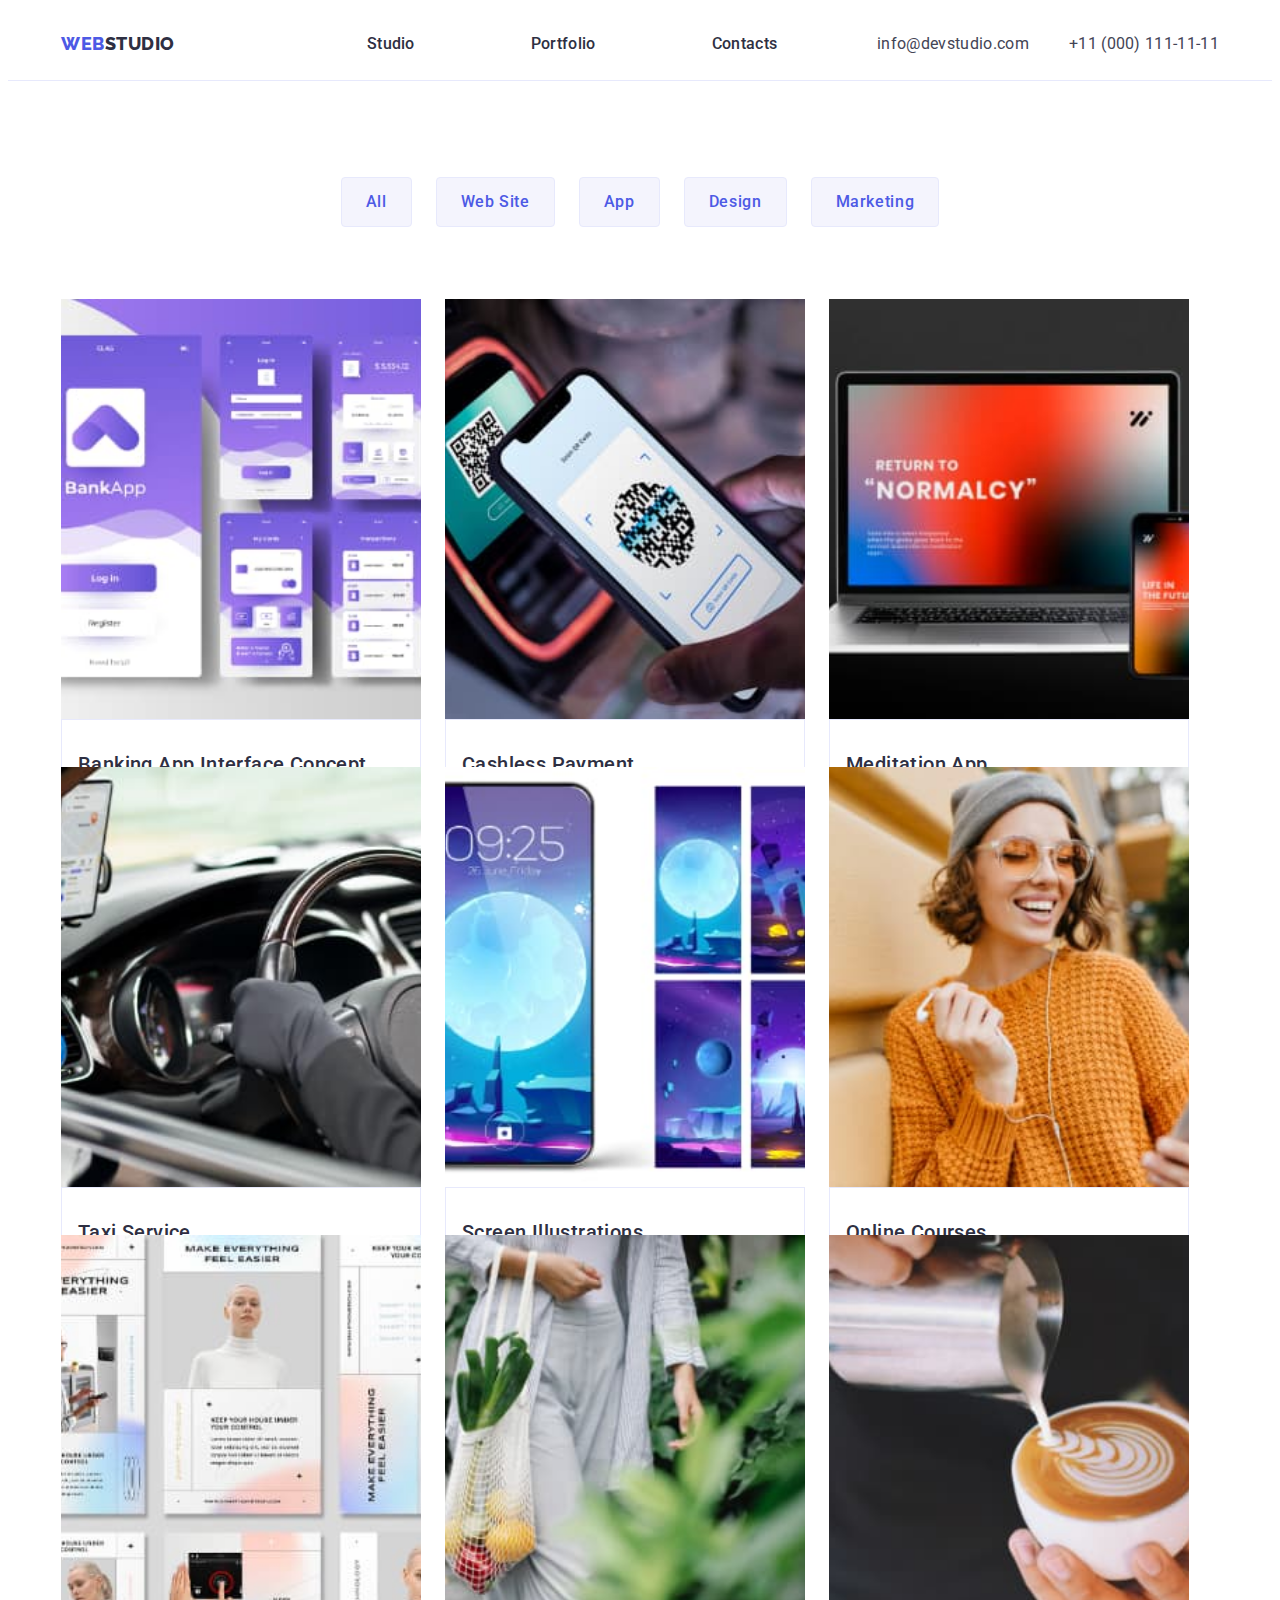
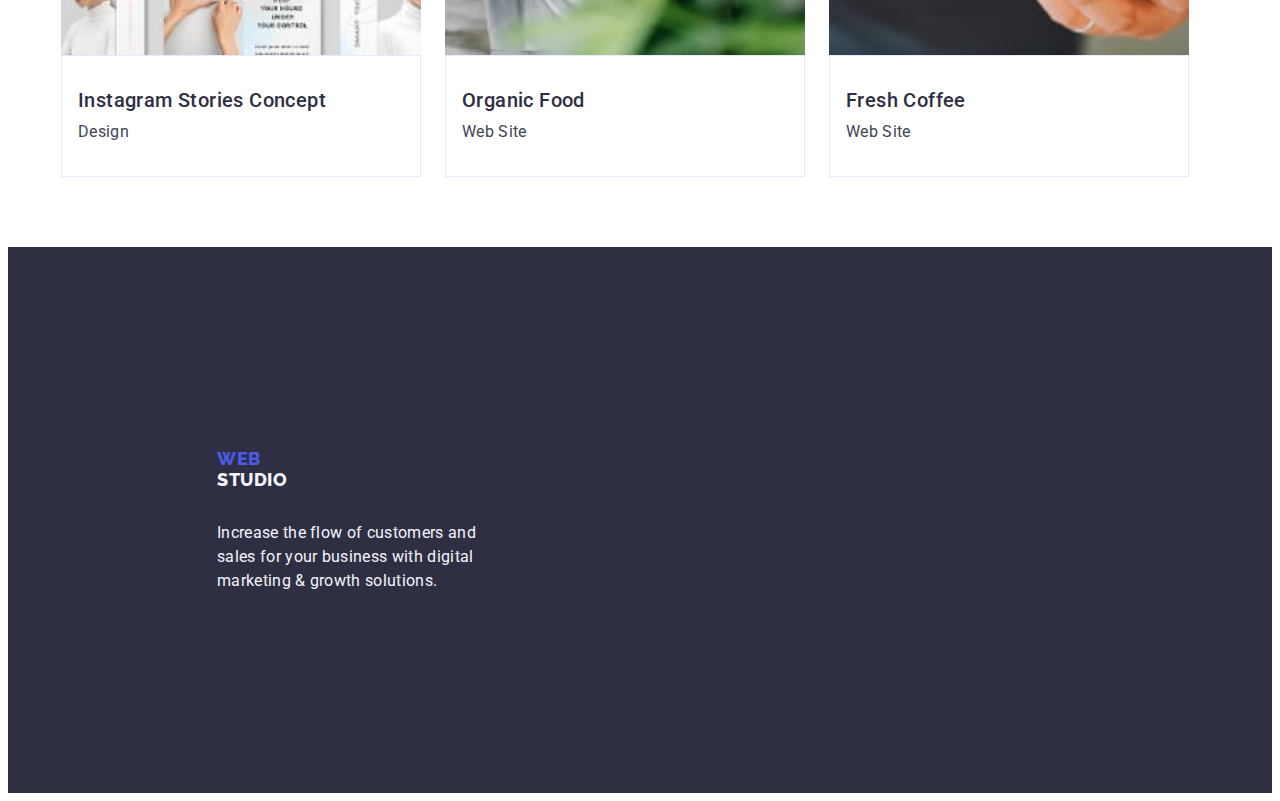
==== commit aaa79318: "22" ====
--- a/portfolio.html
+++ b/portfolio.html
@@ -35,7 +35,7 @@
 
     <main>
         <section class="button">
-            <div class="container-button">
+            <div class="container-button container">
             <h1 class=" menu-button visually-hidden">btn</h1>
             <ul class="button-list list">
                 <li class="button-item"><button type="button" class="button-main">All</button></li>
--- a/css/styles.css
+++ b/css/styles.css
@@ -431,7 +431,7 @@
     padding-bottom: 120px;
 }
 
-.container-button {
+.container-button .container {
     margin-bottom: 72px;
 }
 
